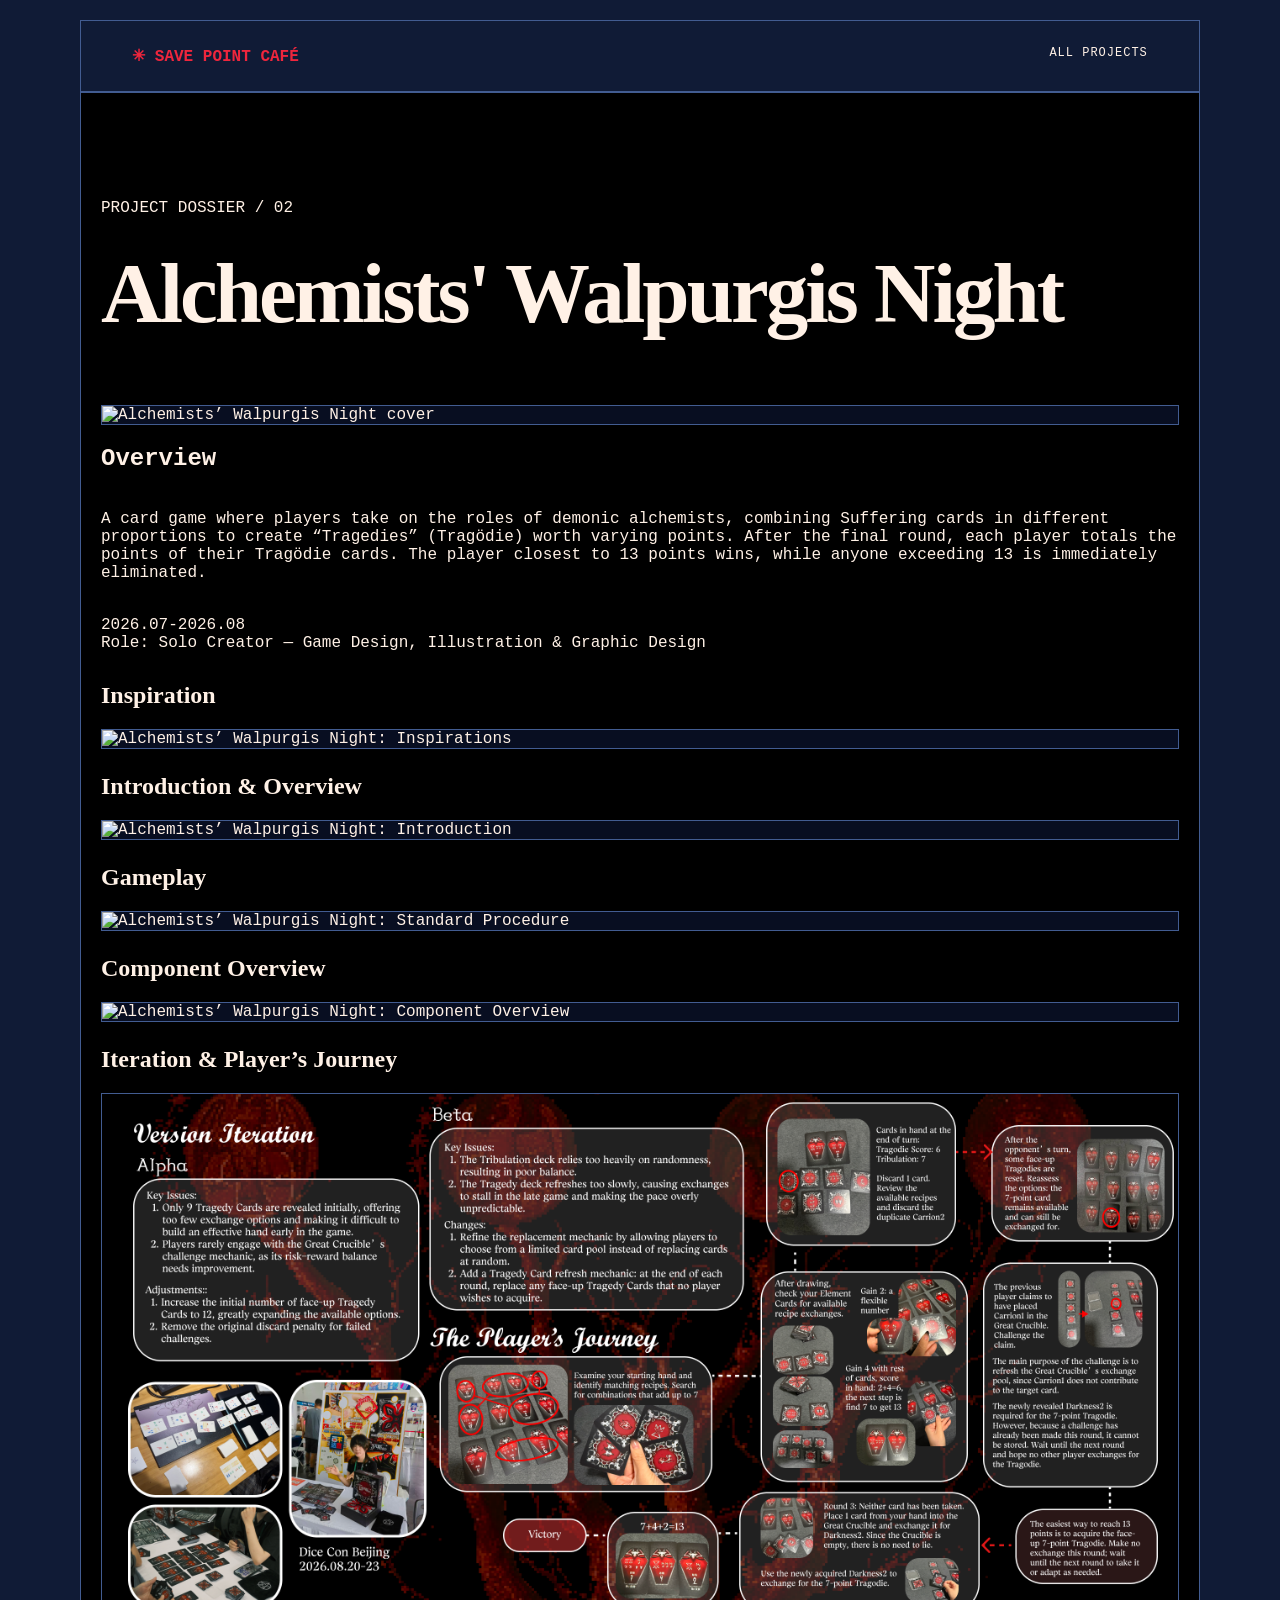
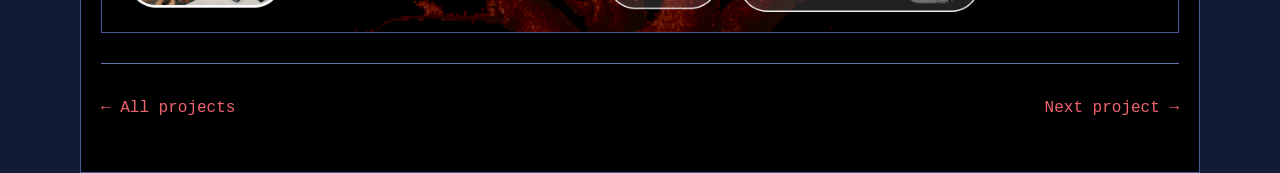
==== alchemists-walpurgis-night.html @ 42835eea "Upload Portfolio Website" ====
<!doctype html><html lang="en"><head><meta charset="utf-8"><meta name="viewport" content="width=device-width,initial-scale=1"><title>Alchemists’ Walpurgis Night · Save Point Café</title><style>* { box-sizing: border-box; } body {margin: 0;}*{box-sizing:border-box;}html{scroll-behavior:smooth;}body{margin-top:0px;margin-right:0px;margin-bottom:0px;margin-left:0px;background-position-x:initial;background-position-y:initial;background-repeat:initial;background-attachment:initial;background-origin:initial;background-clip:initial;background-color:rgb(230, 229, 237);color:rgb(38, 32, 57);font-family:Arial, Helvetica, sans-serif;background-image:linear-gradient(rgba(80, 64, 99, 0.035) 1px, transparent 1px), linear-gradient(90deg, rgba(80, 64, 99, 0.035) 1px, transparent 1px);background-size:32px 32px;}a{color:inherit;text-decoration-line:none;text-decoration-thickness:initial;text-decoration-style:initial;text-decoration-color:initial;}header{padding-top:25px;padding-right:4%;padding-bottom:25px;padding-left:4%;display:flex;justify-content:space-between;row-gap:20px;column-gap:20px;border-bottom-width:1px;border-bottom-style:solid;border-bottom-color:rgb(48, 39, 61);}header a:first-child{font-weight:900;}.label, header span, small, header a:last-child{font-family:monospace;font-size:12px;letter-spacing:1px;}main{max-width:1400px;margin-top:auto;margin-right:auto;margin-bottom:auto;margin-left:auto;padding-top:0px;padding-right:4%;padding-bottom:0px;padding-left:4%;}h1{font-size:clamp(55px, 7.5vw, 110px);line-height:0.94;letter-spacing:-6px;margin-top:32px;margin-right:0px;margin-bottom:32px;margin-left:0px;}h1 em{color:rgb(120, 85, 188);font-family:Georgia, serif;font-weight:400;}.orb > span{font-size:140px;line-height:1;color:rgb(89, 66, 114);}.orb p{font-weight:900;font-size:23px;letter-spacing:3px;}.profile span{margin-left:auto;font-style:normal;font-variant-caps:normal;font-variant-ligatures:normal;font-variant-numeric:normal;font-variant-east-asian:normal;font-variant-alternates:normal;font-size-adjust:none;font-language-override:normal;font-kerning:auto;font-optical-sizing:auto;font-feature-settings:normal;font-variation-settings:normal;font-variant-position:normal;font-variant-emoji:normal;font-weight:normal;font-stretch:normal;font-size:11px;line-height:normal;font-family:monospace;color:rgb(114, 83, 131);}.section-title h2{font-size:28px;letter-spacing:-1px;}.section-title span{font-style:normal;font-variant-caps:normal;font-variant-ligatures:normal;font-variant-numeric:normal;font-variant-east-asian:normal;font-variant-alternates:normal;font-size-adjust:none;font-language-override:normal;font-kerning:auto;font-optical-sizing:auto;font-feature-settings:normal;font-variation-settings:normal;font-variant-position:normal;font-variant-emoji:normal;font-weight:normal;font-stretch:normal;font-size:11px;line-height:normal;font-family:monospace;}.art > span{font-style:normal;font-variant-caps:normal;font-variant-ligatures:normal;font-variant-numeric:normal;font-variant-east-asian:normal;font-variant-alternates:normal;font-size-adjust:none;font-language-override:normal;font-kerning:auto;font-optical-sizing:auto;font-feature-settings:normal;font-variation-settings:normal;font-variant-position:normal;font-variant-emoji:normal;font-weight:normal;font-stretch:normal;font-size:150px;line-height:normal;font-family:Georgia;z-index:1;text-shadow:rgba(255, 255, 255, 0.467) 5px 5px;}.art small{position:absolute;bottom:15px;left:15px;font-size:10px;}.c1 .art{background-image:initial;background-position-x:initial;background-position-y:initial;background-size:initial;background-repeat:initial;background-attachment:initial;background-origin:initial;background-clip:initial;background-color:rgb(210, 237, 179);}.c2 .art{background-image:initial;background-position-x:initial;background-position-y:initial;background-size:initial;background-repeat:initial;background-attachment:initial;background-origin:initial;background-clip:initial;background-color:rgb(168, 191, 216);}.c3 .art{background-image:initial;background-position-x:initial;background-position-y:initial;background-size:initial;background-repeat:initial;background-attachment:initial;background-origin:initial;background-clip:initial;background-color:rgb(228, 184, 207);}.c4 .art{background-image:initial;background-position-x:initial;background-position-y:initial;background-size:initial;background-repeat:initial;background-attachment:initial;background-origin:initial;background-clip:initial;background-color:rgb(194, 192, 220);}.card h3{font-size:24px;letter-spacing:-0.7px;margin-top:18px;margin-right:0px;margin-bottom:5px;margin-left:0px;}.card p{font-style:normal;font-variant-caps:normal;font-variant-ligatures:normal;font-variant-numeric:normal;font-variant-east-asian:normal;font-variant-alternates:normal;font-size-adjust:none;font-language-override:normal;font-kerning:auto;font-optical-sizing:auto;font-feature-settings:normal;font-variation-settings:normal;font-variant-position:normal;font-variant-emoji:normal;font-weight:normal;font-stretch:normal;font-size:12px;line-height:normal;font-family:monospace;color:rgb(109, 98, 121);}.card:hover .art > span{transform:rotate(12deg) scale(1.1);transition-behavior:normal;transition-duration:0.25s;transition-timing-function:ease;transition-delay:0s;transition-property:transform;}.button:focus-visible, a:focus-visible{outline-color:rgb(152, 97, 221);outline-style:solid;outline-width:3px;outline-offset:5px;}footer{border-top-width:1px;border-top-style:solid;border-top-color:currentcolor;margin-top:100px;padding-top:50px;padding-right:0px;padding-bottom:30px;padding-left:0px;}footer h2{font-size:clamp(32px, 5vw, 60px);letter-spacing:-2px;}footer small{display:block;margin-top:50px;color:rgb(121, 108, 132);}.project-hero{padding-top:70px;padding-right:0px;padding-bottom:35px;padding-left:0px;}.project-hero h1{font-size:clamp(45px, 7vw, 85px);line-height:1.05;max-width:1000px;}.dossier section{border-top-width:1px;border-top-style:solid;border-top-color:currentcolor;padding-top:20px;padding-right:0px;padding-bottom:20px;padding-left:0px;}.dossier p{line-height:1.8;color:rgb(109, 98, 121);}.project-nav{display:flex;justify-content:space-between;padding-top:35px;padding-right:0px;padding-bottom:35px;padding-left:0px;border-top-width:1px;border-top-style:solid;border-top-color:currentcolor;}body{background-color:rgb(206, 206, 202);background-image:radial-gradient(rgb(133, 133, 127) 1px, transparent 1px);background-size:8px 8px;color:rgb(37, 37, 37);font-family:"Courier New", monospace;}header, main{max-width:1120px;margin-top:auto;margin-right:auto;margin-bottom:auto;margin-left:auto;background-image:initial;background-position-x:initial;background-position-y:initial;background-size:initial;background-repeat:initial;background-attachment:initial;background-origin:initial;background-clip:initial;background-color:rgb(201, 201, 196);}header{margin-top:20px;background-image:linear-gradient(rgb(238, 238, 238), rgb(170, 170, 170), rgb(221, 221, 221));background-position-x:initial;background-position-y:initial;background-size:initial;background-repeat:initial;background-attachment:initial;background-origin:initial;background-clip:initial;background-color:initial;border-top-width:4px;border-right-width:4px;border-bottom-width:4px;border-left-width:4px;border-top-style:ridge;border-right-style:ridge;border-bottom-style:ridge;border-left-style:ridge;border-top-color:rgb(238, 238, 238);border-right-color:rgb(238, 238, 238);border-bottom-color:rgb(238, 238, 238);border-left-color:rgb(238, 238, 238);border-image-source:none;border-image-slice:100%;border-image-width:1;border-image-outset:0;border-image-repeat:stretch;}main{border-top-width:3px;border-right-width:3px;border-bottom-width:3px;border-left-width:3px;border-top-style:ridge;border-right-style:ridge;border-bottom-style:ridge;border-left-style:ridge;border-top-color:rgb(238, 238, 238);border-right-color:rgb(238, 238, 238);border-bottom-color:rgb(238, 238, 238);border-left-color:rgb(238, 238, 238);border-image-source:none;border-image-slice:100%;border-image-width:1;border-image-outset:0;border-image-repeat:stretch;padding-top:20px;padding-right:20px;padding-bottom:20px;padding-left:20px;}h1{font-family:Georgia, serif;font-size:70px;letter-spacing:-3px;text-shadow:rgb(255, 255, 255) 2px 2px;}.label, h1 em{color:rgb(76, 96, 70);}.orb > span{color:rgb(53, 69, 50);}.orb p{font-size:20px;}.profile span{color:rgb(82, 96, 71);}.section-title h2{font-family:Georgia, serif;font-size:24px;}.c1 .art, .c3 .art{background-image:initial !important;background-position-x:initial !important;background-position-y:initial !important;background-size:initial !important;background-repeat:initial !important;background-attachment:initial !important;background-origin:initial !important;background-clip:initial !important;background-color:rgb(170, 165, 174) !important;}.card h3{font-family:Georgia, serif;}.card p, .dossier p{color:rgb(85, 85, 85);}footer{border-top-width:4px;border-right-width:4px;border-bottom-width:4px;border-left-width:4px;border-top-style:ridge;border-right-style:ridge;border-bottom-style:ridge;border-left-style:ridge;border-top-color:rgb(238, 238, 238);border-right-color:rgb(238, 238, 238);border-bottom-color:rgb(238, 238, 238);border-left-color:rgb(238, 238, 238);border-image-source:none;border-image-slice:100%;border-image-width:1;border-image-outset:0;border-image-repeat:stretch;margin-top:25px;padding-top:25px;padding-right:25px;padding-bottom:25px;padding-left:25px;background-image:initial;background-position-x:initial;background-position-y:initial;background-size:initial;background-repeat:initial;background-attachment:initial;background-origin:initial;background-clip:initial;background-color:rgb(216, 216, 209);}footer h2{font-family:Georgia, serif;font-size:40px;}.project-cover{border-top-width:4px;border-right-width:4px;border-bottom-width:4px;border-left-width:4px;border-top-style:ridge;border-right-style:ridge;border-bottom-style:ridge;border-left-style:ridge;border-top-color:rgb(238, 238, 238);border-right-color:rgb(238, 238, 238);border-bottom-color:rgb(238, 238, 238);border-left-color:rgb(238, 238, 238);border-image-source:none;border-image-slice:100%;border-image-width:1;border-image-outset:0;border-image-repeat:stretch;background-image:initial;background-position-x:initial;background-position-y:initial;background-size:initial;background-repeat:initial;background-attachment:initial;background-origin:initial;background-clip:initial;background-color:rgb(0, 0, 0);}.project-cover img{display:block;width:100%;height:auto;}.art.has-cover img{display:block;width:100%;height:100%;object-fit:contain;}.portfolio-pages{margin-top:30px;margin-right:0px;margin-bottom:30px;margin-left:0px;}.portfolio-pages > h2{font-family:Georgia, serif;}.portfolio-pages figure{margin-top:0px;margin-right:0px;margin-bottom:24px;margin-left:0px;border-top-width:4px;border-right-width:4px;border-bottom-width:4px;border-left-width:4px;border-top-style:ridge;border-right-style:ridge;border-bottom-style:ridge;border-left-style:ridge;border-top-color:rgb(238, 238, 238);border-right-color:rgb(238, 238, 238);border-bottom-color:rgb(238, 238, 238);border-left-color:rgb(238, 238, 238);border-image-source:none;border-image-slice:100%;border-image-width:1;border-image-outset:0;border-image-repeat:stretch;background-image:initial;background-position-x:initial;background-position-y:initial;background-size:initial;background-repeat:initial;background-attachment:initial;background-origin:initial;background-clip:initial;background-color:rgb(8, 37, 113);}.portfolio-pages img{display:block;width:100%;height:auto;}.portfolio-pages a{display:block;cursor:zoom-in;}.portfolio-pages figcaption{padding-top:10px;padding-right:14px;padding-bottom:10px;padding-left:14px;background-image:linear-gradient(rgb(238, 238, 238), rgb(187, 187, 187));background-position-x:initial;background-position-y:initial;background-size:initial;background-repeat:initial;background-attachment:initial;background-origin:initial;background-clip:initial;background-color:initial;font-size:12px;}.portfolio-pages a:focus-visible{outline-color:rgb(255, 255, 255);outline-style:solid;outline-width:3px;outline-offset:2px;}.grid .card:first-child{grid-column-start:1;grid-column-end:-1;}.grid .card:first-child .art{height:auto;aspect-ratio:2 / 1;}.grid .card:first-child h3{font-size:30px;}.grid .card:last-child{grid-column-start:auto;grid-column-end:auto;}.grid .card:last-child .art{height:240px;}.grid .card:first-child .art img{height:100%;width:100%;object-fit:contain;}:root{--ward-blue:#082773;--ward-dark:#101b36;--ward-red:#ff4943;--ward-paper:#fff1e6;--ward-edge:#526da5;}body{background-color:var(--ward-dark);background-image:radial-gradient(rgba(255, 73, 67, 0.25) 1px, transparent 1px);color:var(--ward-paper);}header{background-image:linear-gradient(rgb(39, 63, 120), rgb(16, 27, 54));background-position-x:initial;background-position-y:initial;background-size:initial;background-repeat:initial;background-attachment:initial;background-origin:initial;background-clip:initial;background-color:initial;border-top-color:rgb(99, 123, 173);border-right-color:rgb(99, 123, 173);border-bottom-color:rgb(99, 123, 173);border-left-color:rgb(99, 123, 173);}header a:first-child{color:var(--ward-red);}h1{color:var(--ward-paper);text-shadow:rgb(9, 21, 44) 3px 3px;}.label, h1 em{color:var(--ward-red);}.orb > span{color:rgb(16, 35, 73);text-shadow:rgb(255, 149, 136) 2px 2px;}.orb p, .orb small{color:var(--ward-paper);}.profile b, .profile span{color:rgb(255, 145, 132);}.section-title h2{color:var(--ward-paper);}.grid .card{background-image:initial;background-position-x:initial;background-position-y:initial;background-size:initial;background-repeat:initial;background-attachment:initial;background-origin:initial;background-clip:initial;background-color:rgb(17, 31, 64);}.c1 .art, .c3 .art{background-image:initial !important;background-position-x:initial !important;background-position-y:initial !important;background-size:initial !important;background-repeat:initial !important;background-attachment:initial !important;background-origin:initial !important;background-clip:initial !important;background-color:rgb(112, 40, 55) !important;}.art > span{color:var(--ward-red);text-shadow:rgb(7, 17, 38) 4px 4px;}.art small{color:rgb(255, 241, 230);}.card h3{color:rgb(255, 119, 112);}.card p{color:rgb(210, 220, 241);}footer h2{color:var(--ward-red);}footer small{color:rgb(187, 201, 231);}.project-cover, .portfolio-pages figure{background-image:initial;background-position-x:initial;background-position-y:initial;background-size:initial;background-repeat:initial;background-attachment:initial;background-origin:initial;background-clip:initial;background-color:rgb(8, 14, 33);}.portfolio-pages figcaption{background-image:linear-gradient(rgb(180, 52, 57), rgb(121, 35, 49));background-position-x:initial;background-position-y:initial;background-size:initial;background-repeat:initial;background-attachment:initial;background-origin:initial;background-clip:initial;background-color:initial;color:var(--ward-paper);}.project-nav, .dossier section{border-top-color:rgb(99, 124, 173);border-right-color:rgb(99, 124, 173);border-bottom-color:rgb(99, 124, 173);border-left-color:rgb(99, 124, 173);}.dossier p{color:rgb(216, 225, 245);}.dossier aside a{color:var(--ward-paper);background-image:initial;background-position-x:initial;background-position-y:initial;background-size:initial;background-repeat:initial;background-attachment:initial;background-origin:initial;background-clip:initial;background-color:rgb(32, 63, 123);border-top-color:rgb(113, 137, 183);border-right-color:rgb(113, 137, 183);border-bottom-color:rgb(113, 137, 183);border-left-color:rgb(113, 137, 183);}.button:focus-visible, a:focus-visible{outline-color:rgb(255, 176, 163);}.project-nav a{color:rgb(255, 154, 142);}::selection{background-image:initial;background-position-x:initial;background-position-y:initial;background-size:initial;background-repeat:initial;background-attachment:initial;background-origin:initial;background-clip:initial;background-color:rgb(255, 73, 67);color:rgb(16, 27, 54);}:root{--ward-red:#d9142b;}body{background-image:none;}.section-title, header, .portfolio-pages figcaption{background-image:none;}header{background-image:initial;background-position-x:initial;background-position-y:initial;background-size:initial;background-repeat:initial;background-attachment:initial;background-origin:initial;background-clip:initial;background-color:rgb(16, 27, 54);}.project-cover{border-top-style:solid;border-right-style:solid;border-bottom-style:solid;border-left-style:solid;border-top-width:1px;border-right-width:1px;border-bottom-width:1px;border-left-width:1px;}.placeholder, header, main, .grid .card, .portfolio-pages figure, footer, .dossier aside a{border-top-style:solid;border-right-style:solid;border-bottom-style:solid;border-left-style:solid;border-top-width:1px;border-right-width:1px;border-bottom-width:1px;border-left-width:1px;}.project-cover{border-top-color:rgb(66, 92, 145);border-right-color:rgb(66, 92, 145);border-bottom-color:rgb(66, 92, 145);border-left-color:rgb(66, 92, 145);}.placeholder, header, main, .grid .card, .portfolio-pages figure, footer{border-top-color:rgb(66, 92, 145);border-right-color:rgb(66, 92, 145);border-bottom-color:rgb(66, 92, 145);border-left-color:rgb(66, 92, 145);}.orb > span{color:rgb(16, 27, 54);text-shadow:none;}.orb p, .orb small{color:rgb(255, 241, 230);}h1, .art > span{text-shadow:none;}.section-title, .portfolio-pages figcaption{background-image:initial;background-position-x:initial;background-position-y:initial;background-size:initial;background-repeat:initial;background-attachment:initial;background-origin:initial;background-clip:initial;background-color:rgb(189, 16, 40);border-top-color:rgb(189, 16, 40);border-right-color:rgb(189, 16, 40);border-bottom-color:rgb(189, 16, 40);border-left-color:rgb(189, 16, 40);}.card h3{color:rgb(241, 69, 85);}.profile b, .profile span, .project-nav a{color:rgb(240, 100, 112);}.label, header a:first-child, h1 em, footer h2{color:rgb(239, 38, 61);}.dossier section{border-top-style:solid;border-top-width:1px;}.dossier aside a{background-image:initial;background-position-x:initial;background-position-y:initial;background-size:initial;background-repeat:initial;background-attachment:initial;background-origin:initial;background-clip:initial;background-color:rgb(23, 53, 108);}.card:hover .art > span{transform:none;}.portfolio-pages a:focus-visible{outline-color:rgb(255, 123, 135);}.section-title, .portfolio-pages figcaption{background-image:initial;background-position-x:initial;background-position-y:initial;background-size:initial;background-repeat:initial;background-attachment:initial;background-origin:initial;background-clip:initial;background-color:rgb(148, 11, 33);border-top-color:rgb(148, 11, 33);border-right-color:rgb(148, 11, 33);border-bottom-color:rgb(148, 11, 33);border-left-color:rgb(148, 11, 33);}#i8utsa{background-color:#000000;}#i9pc6i{white-space:pre-wrap;}#ip10c4{white-space:pre-wrap;}#ip10c4-2{white-space:pre-wrap;color:#000000;}#ithdvg{border:0 none black;}@media (max-width: 700px){header span{display:none;}header{font-size:12px;}h1{letter-spacing:-3px;}.orb > span{font-size:100px;}.profile span{display:block;}.project-hero h1{letter-spacing:-2px;}h1{font-size:50px;}.project-hero h1{font-size:43px;}.grid .card:first-child .art{aspect-ratio:2 / 1;height:auto;}.grid .card:last-child .art{height:220px;}.grid .card:first-child h3{font-size:26px;}}</style></head><body><body id="i64k"><header><a href="index.html">✳ SAVE POINT CAFÉ</a><a href="index.html#projects">ALL PROJECTS</a></header><main id="i8utsa"><section class="project-hero"><p>PROJECT DOSSIER / 02</p><h1>Alchemists' Walpurgis Night</h1></section><div class="project-cover"><img src="assets/alchemists-frame-15.png" alt="Alchemists’ Walpurgis Night cover"/></div><section id="iahhbf"><h2 id="ih99rq">Overview</h2><p id="ilf7j1"><br/><span id="ip10c4">A card game where players take on the roles of demonic alchemists, combining Suffering cards in different proportions to create “Tragedies” (Tragödie) worth varying points. After the final round, each player totals the points of their Tragödie cards. The player closest to 13 points wins, while anyone exceeding 13 is immediately eliminated.</span><br/><br/></p><p id="ilf7j1-2">2026.07-2026.08<br/>Role: Solo Creator — Game Design, Illustration &amp; Graphic Design</p><span id="ip10c4-2"></span></section><section class="portfolio-pages"><h2 id="iliz6c">Inspiration</h2><figure><a href="assets/alchemists-frame-16.png" target="_blank" rel="noopener"><img src="assets/alchemists-frame-16.png" alt="Alchemists’ Walpurgis Night: Inspirations" loading="lazy" id="ithdvg"/></a></figure><h2>Introduction &amp; Overview</h2><figure><a href="assets/alchemists-frame-17.png" target="_blank" rel="noopener"><img src="assets/alchemists-frame-17.png" alt="Alchemists’ Walpurgis Night: Introduction" loading="lazy"/></a></figure><h2 id="irmka4-2">Gameplay</h2><figure><a href="assets/alchemists-frame-18.png" target="_blank" rel="noopener"><img src="assets/alchemists-frame-18.png" alt="Alchemists’ Walpurgis Night: Standard Procedure" loading="lazy" id="ioiqak"/></a></figure><h2 id="irmka4-2-2-2">Component Overview</h2><figure><a href="assets/alchemists-frame-19.png" target="_blank" rel="noopener"><img src="assets/alchemists-frame-19.png" alt="Alchemists’ Walpurgis Night: Component Overview" loading="lazy" id="i6zo3g"/></a></figure><h2 id="irmka4-2-2">Iteration &amp; <span id="i9pc6i">Player’s Journey</span></h2><figure><a href="assets/alchemists-frame-20.png" target="_blank" rel="noopener"><img src="[data-uri]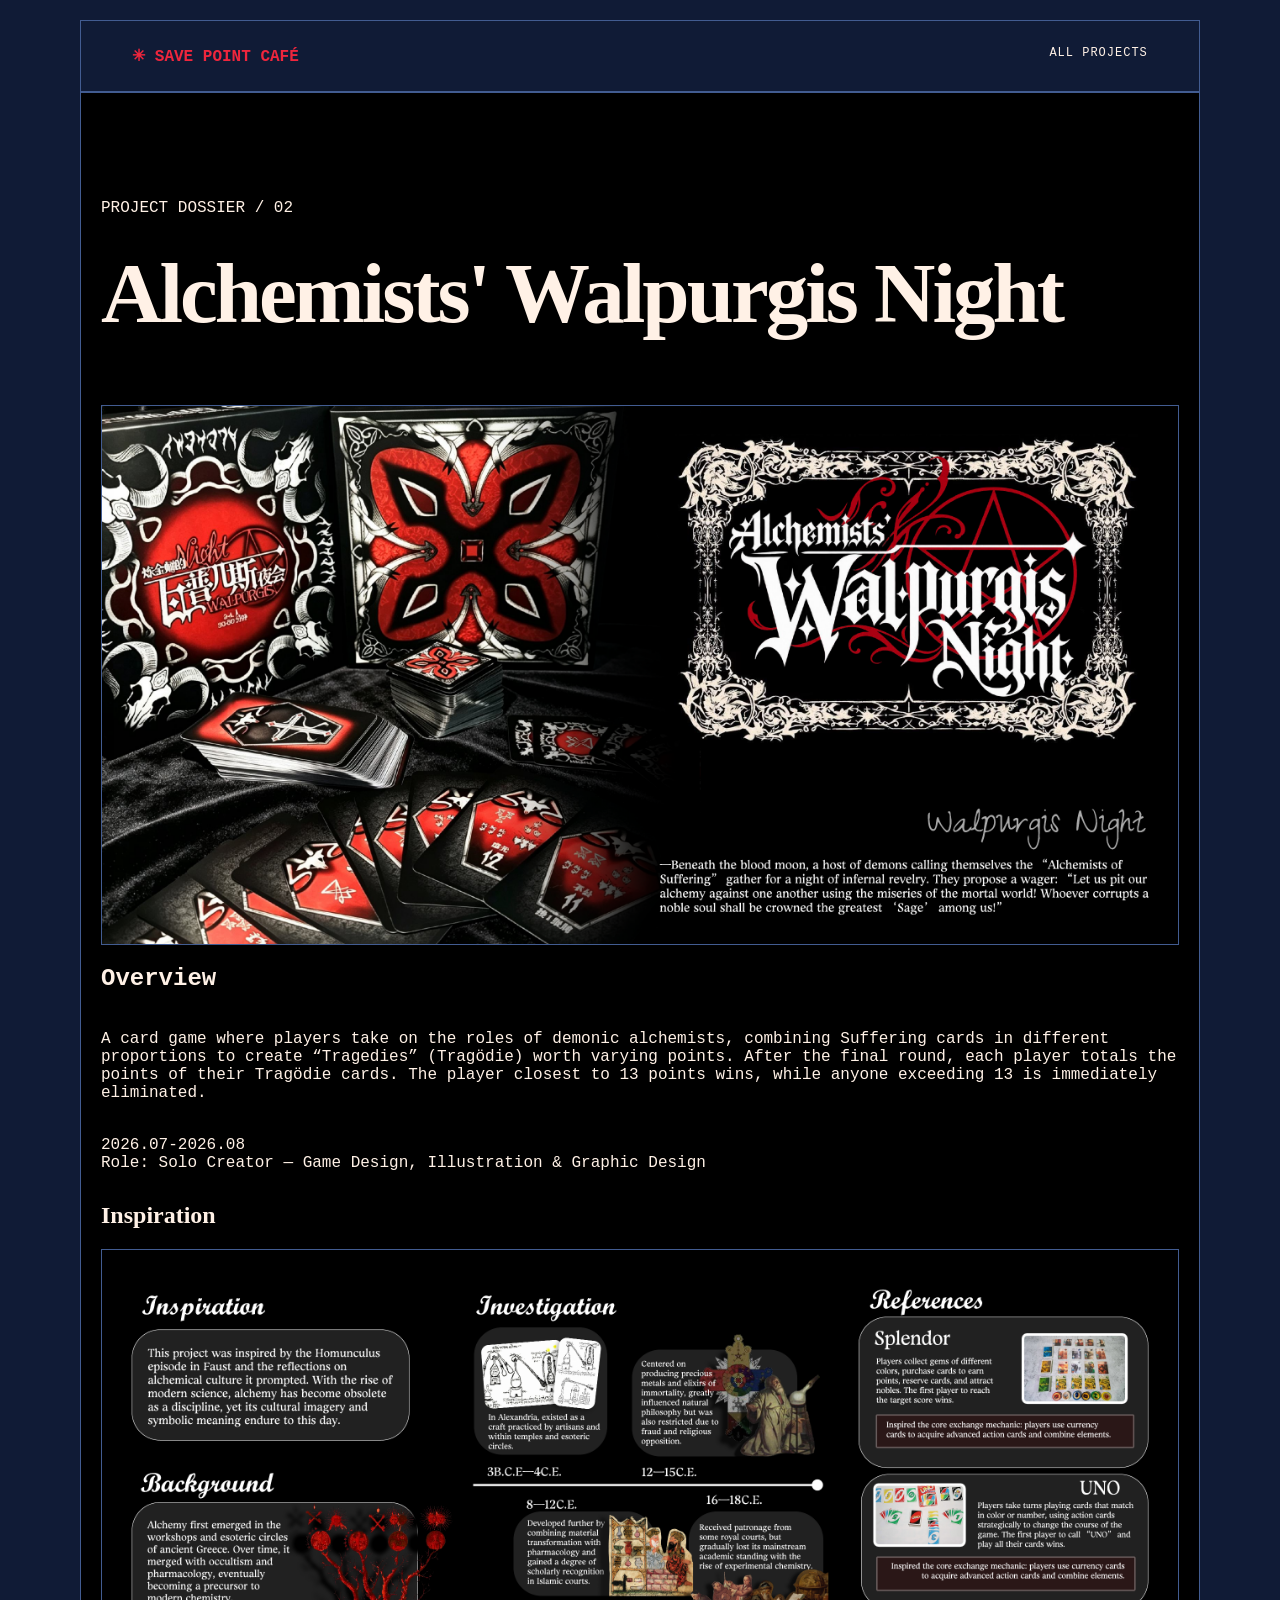
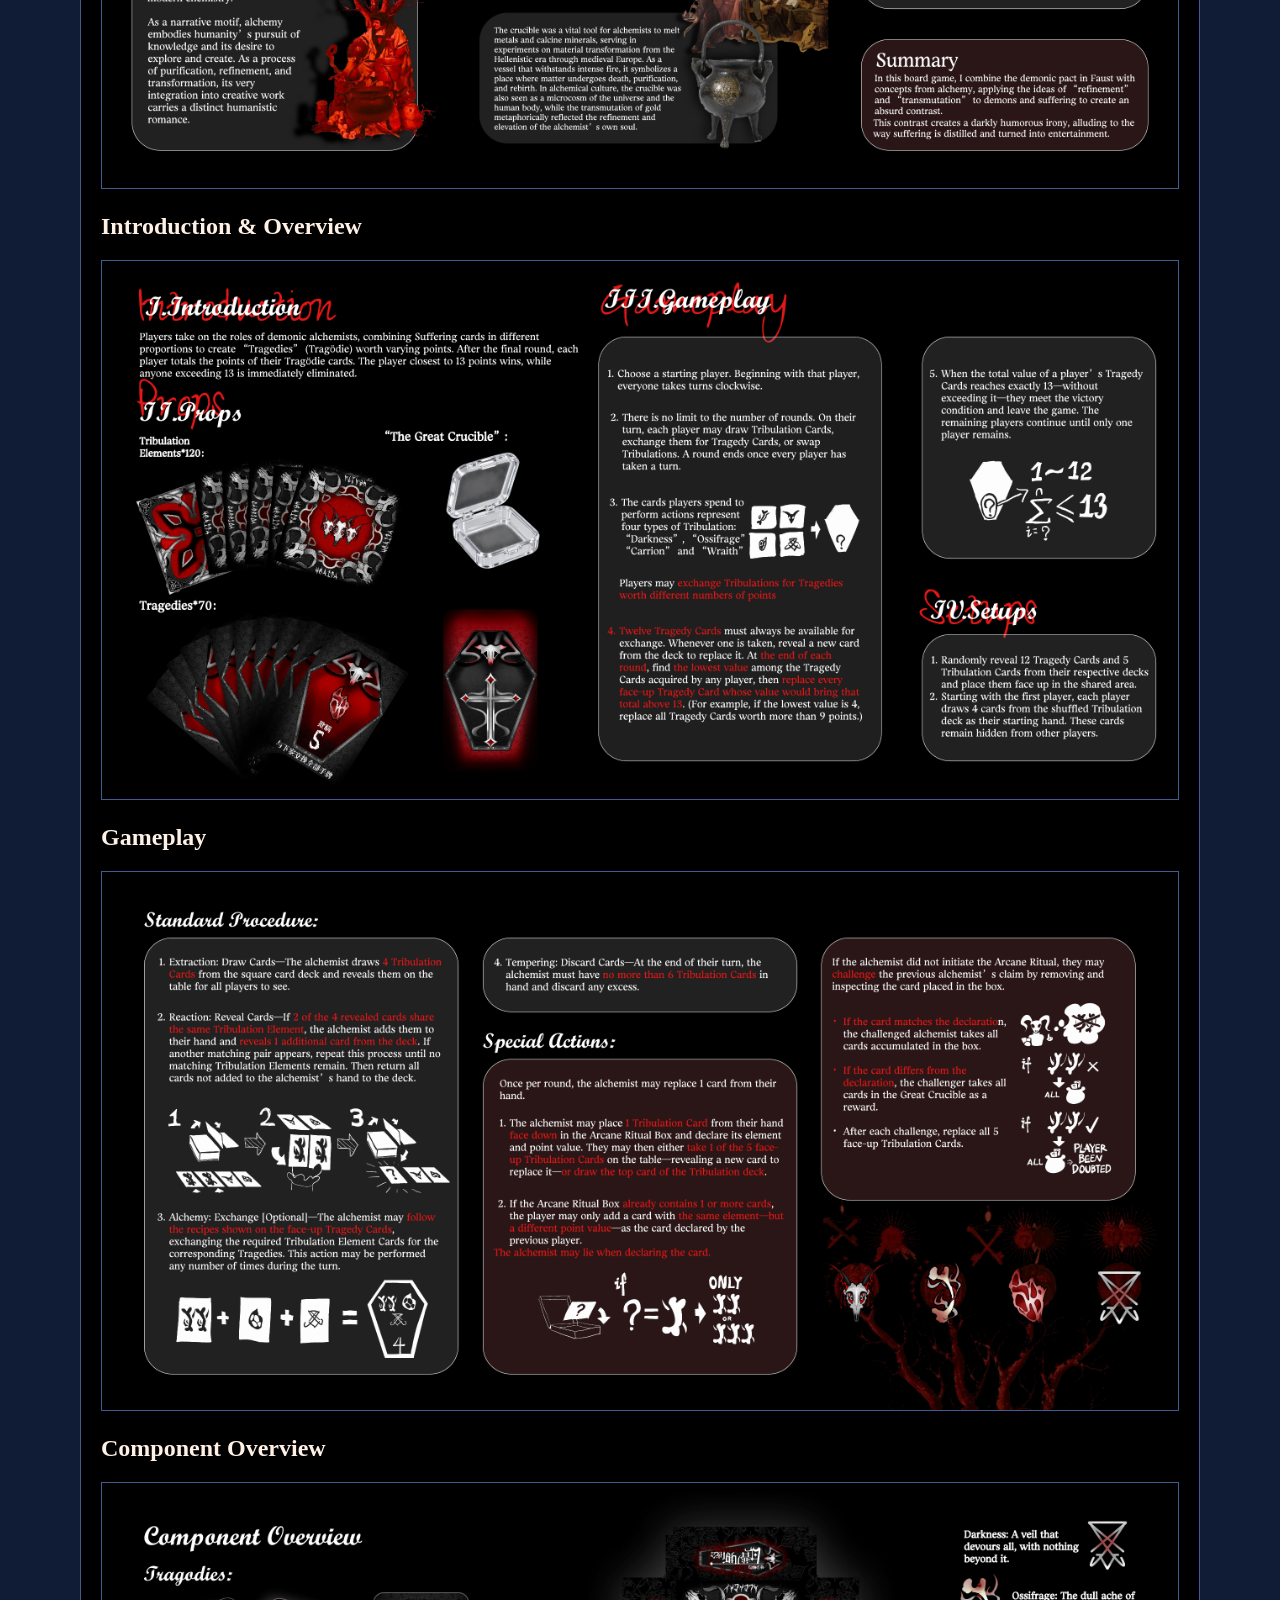
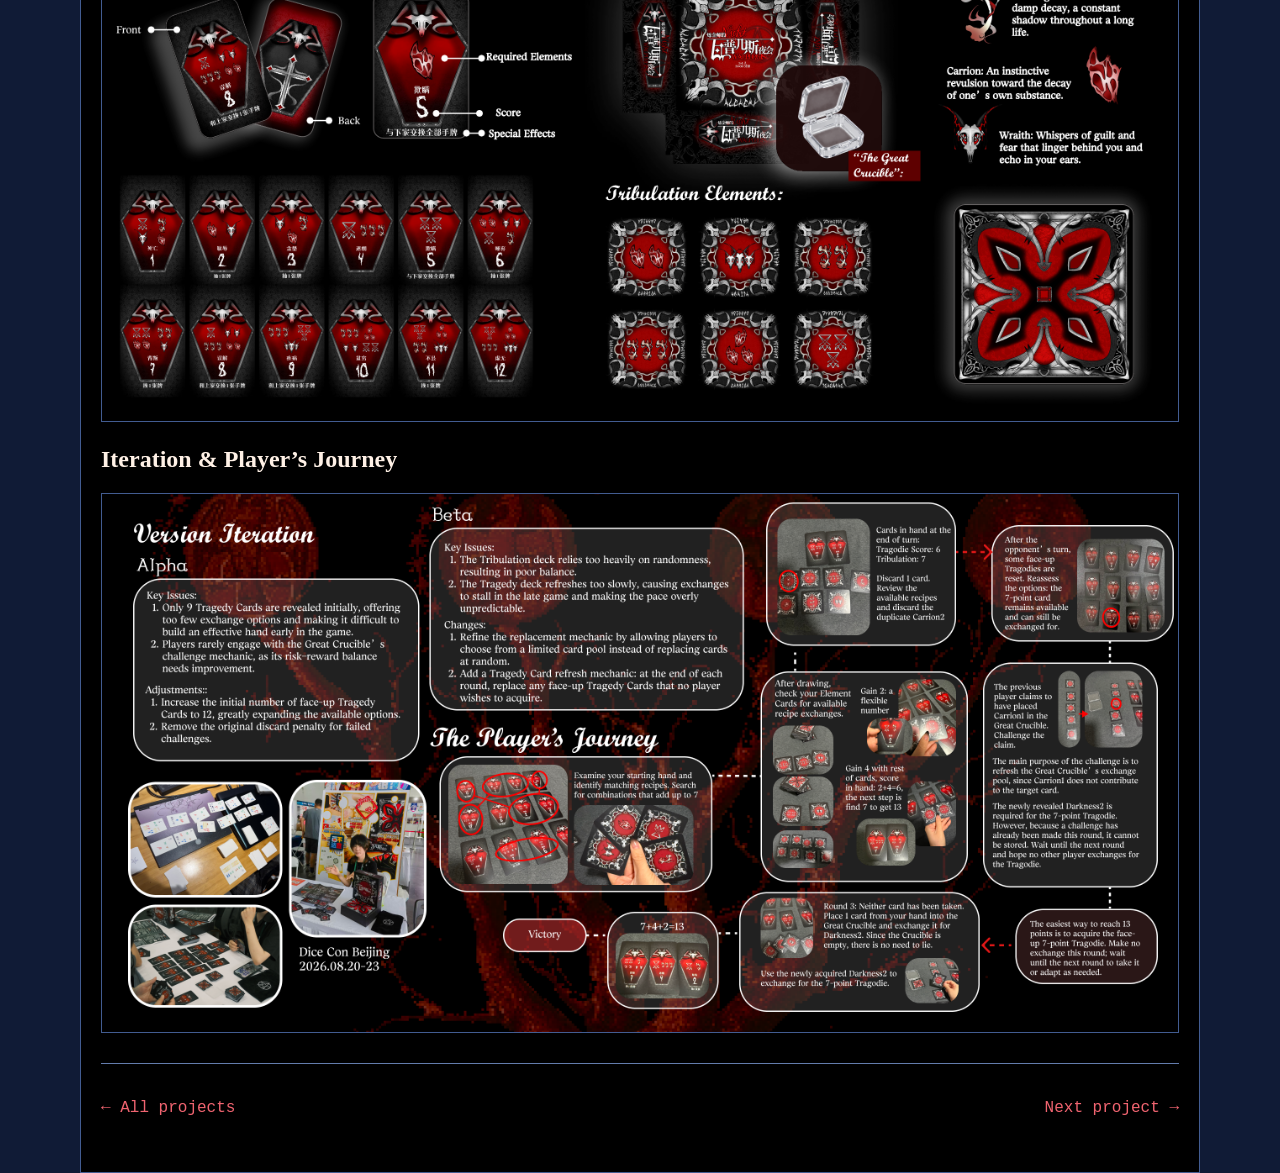
